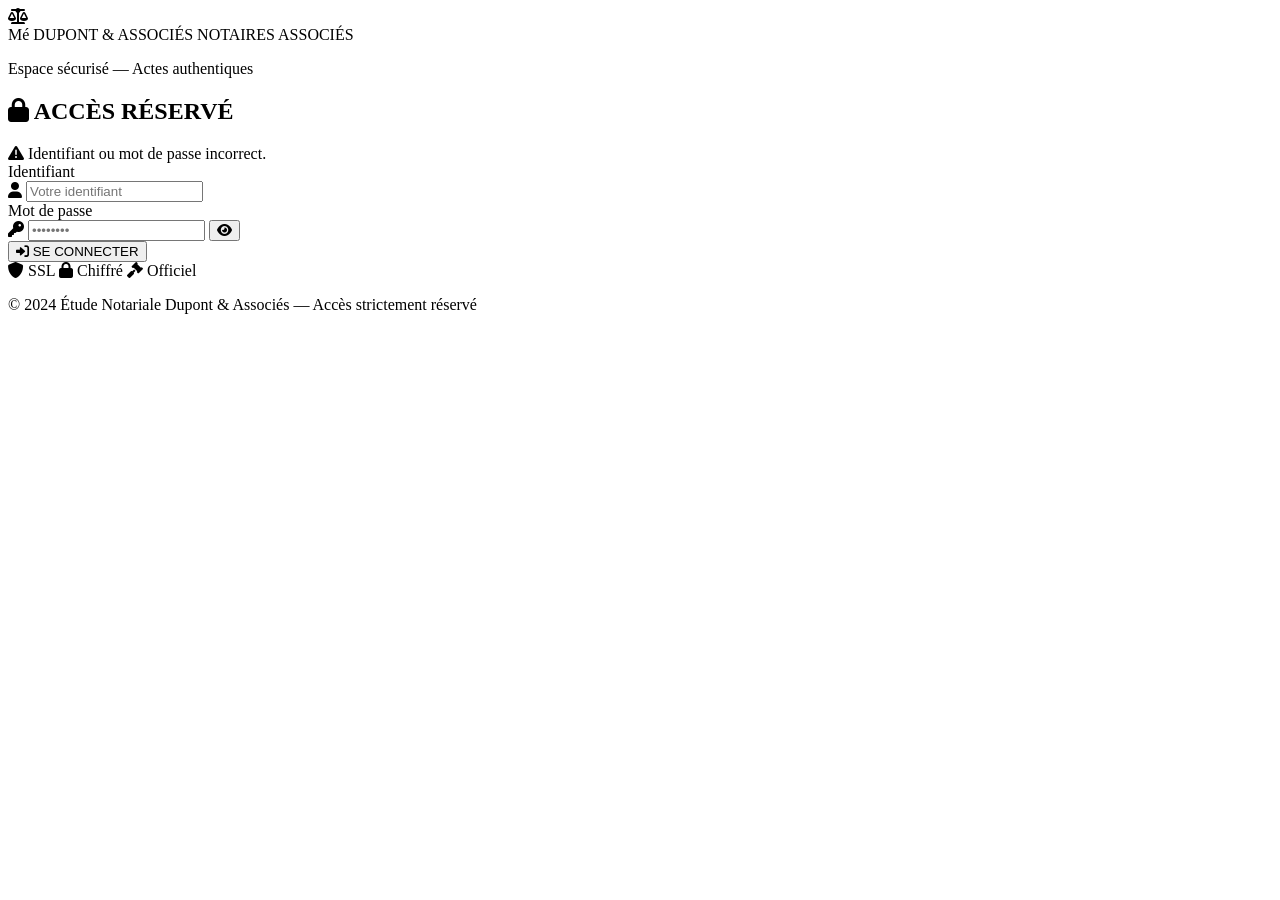
==== index.html @ 024e66fa "Add files via upload" ====
<!DOCTYPE html>
<html lang="fr">
<head>
    <meta charset="UTF-8">
    <meta name="viewport" content="width=device-width, initial-scale=1.0">
    <title>Étude Notariale Dupont & Associés</title>
    <link rel="stylesheet" href="notaire_style.css">
    <link href="https://cdnjs.cloudflare.com/ajax/libs/font-awesome/6.0.0/css/all.min.css" rel="stylesheet">
</head>
<body class="login-body">
    <div class="login-page">
        <div class="login-header">
            <div class="notaire-logo">
                <div class="logo-icon"><i class="fas fa-balance-scale"></i></div>
                <div class="logo-text">
                    <span class="logo-title">Mé DUPONT & ASSOCIÉS</span>
                    <span class="logo-sub">NOTAIRES ASSOCIÉS</span>
                </div>
            </div>
            <p class="login-tagline">Espace sécurisé — Actes authentiques</p>
        </div>
        <div class="login-card">
            <h2 class="login-card-title"><i class="fas fa-lock"></i> ACCÈS RÉSERVÉ</h2>
            <div class="login-error" id="login-error">
                <i class="fas fa-exclamation-triangle"></i>
                <span id="error-msg">Identifiant ou mot de passe incorrect.</span>
            </div>
            <form onsubmit="doLogin(event)">
                <div class="field">
                    <label>Identifiant</label>
                    <div class="input-wrap">
                        <i class="fas fa-user ico-left"></i>
                        <input type="text" id="input-user" placeholder="Votre identifiant" required>
                    </div>
                </div>
                <div class="field">
                    <label>Mot de passe</label>
                    <div class="input-wrap">
                        <i class="fas fa-key ico-left"></i>
                        <input type="password" id="input-pass" placeholder="••••••••" required>
                        <button type="button" class="btn-eye" onclick="togglePass()"><i class="fas fa-eye" id="eye-icon"></i></button>
                    </div>
                </div>
                <button type="submit" class="btn-login"><i class="fas fa-sign-in-alt"></i> SE CONNECTER</button>
            </form>
        </div>
        <div class="login-footer">
            <div class="badges">
                <span class="badge"><i class="fas fa-shield-alt"></i> SSL</span>
                <span class="badge"><i class="fas fa-lock"></i> Chiffré</span>
                <span class="badge"><i class="fas fa-gavel"></i> Officiel</span>
            </div>
            <p>© 2024 Étude Notariale Dupont & Associés — Accès strictement réservé</p>
        </div>
    </div>
    <div class="spinner-overlay" id="spinner"><div class="spinner"></div></div>
    <script>
        function doLogin(e) {
            e.preventDefault();
            var u = document.getElementById('input-user').value.trim();
            var p = document.getElementById('input-pass').value;
            document.getElementById('login-error').classList.remove('show');
            document.getElementById('spinner').classList.add('show');
            setTimeout(function() {
                if (u === 'DjanIsFake' && p === '44454241') {
                    window.location.href = 'notaire_dashboard.html';
                } else {
                    document.getElementById('spinner').classList.remove('show');
                    document.getElementById('error-msg').textContent = 'Identifiant ou mot de passe incorrect.';
                    document.getElementById('login-error').classList.add('show');
                    document.getElementById('input-pass').value = '';
                }
            }, 900);
        }
        function togglePass() {
            var i = document.getElementById('input-pass'), ic = document.getElementById('eye-icon');
            i.type = i.type === 'password' ? 'text' : 'password';
            ic.className = i.type === 'password' ? 'fas fa-eye' : 'fas fa-eye-slash';
        }
    </script>
</body>
</html>
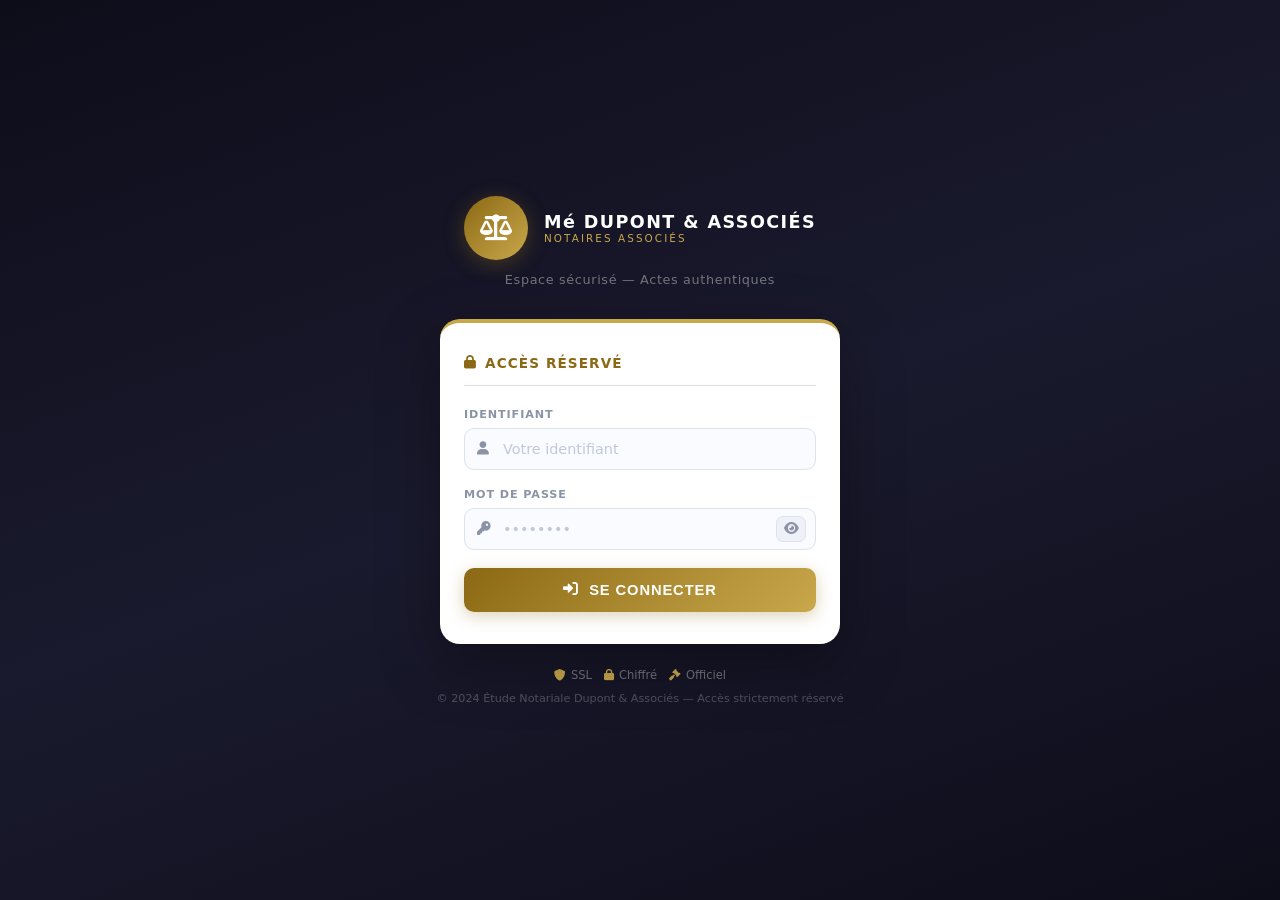
==== commit 8924fcbd: "Add files via upload" ====
--- a/index.html
+++ b/index.html
@@ -4,7 +4,7 @@
     <meta charset="UTF-8">
     <meta name="viewport" content="width=device-width, initial-scale=1.0">
     <title>Étude Notariale Dupont & Associés</title>
-    <link rel="stylesheet" href="notaire_style.css">
+    <link rel="stylesheet" href="style.css">
     <link href="https://cdnjs.cloudflare.com/ajax/libs/font-awesome/6.0.0/css/all.min.css" rel="stylesheet">
 </head>
 <body class="login-body">
@@ -63,7 +63,7 @@
             document.getElementById('spinner').classList.add('show');
             setTimeout(function() {
                 if (u === 'DjanIsFake' && p === '44454241') {
-                    window.location.href = 'notaire_dashboard.html';
+                    window.location.href = 'dashboard.html';
                 } else {
                     document.getElementById('spinner').classList.remove('show');
                     document.getElementById('error-msg').textContent = 'Identifiant ou mot de passe incorrect.';
--- a/style.css
+++ b/style.css
@@ -0,0 +1,134 @@
+:root {
+    --gold: #8B6914;
+    --gold2: #C9A84C;
+    --gold3: #F0D080;
+    --dark: #1a1a2e;
+    --dark2: #16213e;
+    --white: #fff;
+    --gray: #8a94a6;
+    --border: #dde2ec;
+    --text: #1a1f36;
+    --bg: #f5f3ee;
+}
+*,*::before,*::after{margin:0;padding:0;box-sizing:border-box;}
+body{font-family:'Segoe UI',Georgia,system-ui,sans-serif;background:var(--bg);color:var(--text);min-height:100vh;}
+
+/* LOGIN */
+.login-body{background:linear-gradient(160deg,#0d0d1a 0%,#1a1a2e 50%,#0d0d1a 100%);}
+.login-page{min-height:100vh;display:flex;flex-direction:column;align-items:center;justify-content:center;padding:24px 16px;}
+.login-header{text-align:center;margin-bottom:32px;animation:fadeUp .5s ease;}
+.notaire-logo{display:flex;align-items:center;gap:16px;justify-content:center;margin-bottom:12px;}
+.logo-icon{width:64px;height:64px;background:linear-gradient(135deg,var(--gold),var(--gold2));border-radius:50%;display:flex;align-items:center;justify-content:center;font-size:1.6rem;color:#fff;box-shadow:0 4px 20px rgba(139,105,20,0.4);}
+.logo-text{display:flex;flex-direction:column;text-align:left;}
+.logo-title{font-size:1.1rem;font-weight:800;color:#fff;letter-spacing:.08em;}
+.logo-sub{font-size:.65rem;color:var(--gold2);letter-spacing:.2em;text-transform:uppercase;}
+.login-tagline{color:rgba(255,255,255,0.4);font-size:.8rem;letter-spacing:.05em;}
+.login-card{background:#fff;border-radius:20px;padding:32px 24px;width:100%;max-width:400px;box-shadow:0 20px 60px rgba(0,0,0,0.35);border-top:4px solid var(--gold2);animation:fadeUp .5s ease .1s both;}
+.login-card-title{font-size:.85rem;font-weight:700;color:var(--gold);margin-bottom:22px;padding-bottom:14px;border-bottom:1px solid var(--border);letter-spacing:.08em;display:flex;align-items:center;gap:8px;}
+.login-error{display:none;background:#fdecea;border:1px solid #f5c6c2;border-radius:10px;padding:10px 13px;margin-bottom:14px;font-size:.82rem;color:#c0392b;align-items:center;gap:8px;}
+.login-error.show{display:flex;}
+.field{margin-bottom:18px;}
+.field label{display:block;font-size:.7rem;font-weight:700;color:var(--gray);text-transform:uppercase;letter-spacing:.08em;margin-bottom:7px;}
+.input-wrap{position:relative;}
+.ico-left{position:absolute;left:13px;top:50%;transform:translateY(-50%);color:var(--gray);font-size:.85rem;pointer-events:none;}
+.input-wrap input{width:100%;padding:12px 44px 12px 38px;border:1.5px solid var(--border);border-radius:10px;font-size:.9rem;color:var(--text);background:#fafbff;outline:none;transition:.2s;font-family:inherit;}
+.input-wrap input:focus{border-color:var(--gold);background:#fff;box-shadow:0 0 0 3px rgba(139,105,20,0.10);}
+.input-wrap input::placeholder{color:#c0c8da;}
+.btn-eye{position:absolute;right:10px;top:50%;transform:translateY(-50%);background:#eef1f8;border:1.5px solid var(--border);border-radius:7px;width:30px;height:26px;display:flex;align-items:center;justify-content:center;cursor:pointer;color:var(--gray);font-size:.82rem;transition:.2s;}
+.btn-eye:hover{background:var(--gold);color:#fff;border-color:var(--gold);}
+.btn-login{width:100%;padding:14px;background:linear-gradient(135deg,var(--gold),var(--gold2));color:#fff;border:none;border-radius:10px;font-size:.92rem;font-weight:700;letter-spacing:.06em;cursor:pointer;transition:.22s;box-shadow:0 4px 16px rgba(139,105,20,0.30);display:flex;align-items:center;justify-content:center;gap:10px;}
+.btn-login:hover{transform:translateY(-1px);box-shadow:0 8px 24px rgba(139,105,20,0.38);}
+.login-footer{margin-top:24px;text-align:center;}
+.badges{display:flex;gap:12px;justify-content:center;margin-bottom:10px;}
+.badge{font-size:.72rem;color:rgba(255,255,255,0.4);display:flex;align-items:center;gap:5px;}
+.badge i{color:var(--gold2);}
+.login-footer p{font-size:.7rem;color:rgba(255,255,255,0.25);}
+
+/* DASHBOARD HEADER */
+.dash-header{background:linear-gradient(135deg,var(--dark),var(--dark2));padding:20px 24px;display:flex;align-items:center;justify-content:space-between;box-shadow:0 4px 20px rgba(0,0,0,0.2);position:sticky;top:0;z-index:100;}
+.header-logo{display:flex;align-items:center;gap:12px;}
+.header-logo-icon{width:42px;height:42px;background:linear-gradient(135deg,var(--gold),var(--gold2));border-radius:50%;display:flex;align-items:center;justify-content:center;font-size:1rem;color:#fff;}
+.header-logo-text{display:flex;flex-direction:column;}
+.header-logo-title{font-size:.95rem;font-weight:800;color:#fff;letter-spacing:.06em;}
+.header-logo-sub{font-size:.6rem;color:var(--gold2);letter-spacing:.15em;}
+.btn-logout{background:rgba(255,255,255,0.08);border:1px solid rgba(255,255,255,0.18);color:rgba(255,255,255,0.7);padding:8px 16px;border-radius:8px;font-size:.78rem;cursor:pointer;transition:.2s;display:flex;align-items:center;gap:6px;}
+.btn-logout:hover{background:rgba(255,255,255,0.15);color:#fff;}
+
+/* MAIN */
+.dash-main{max-width:900px;margin:0 auto;padding:32px 20px 60px;}
+.section-title{font-size:.75rem;font-weight:700;color:var(--gold);letter-spacing:.12em;text-transform:uppercase;margin-bottom:20px;padding-bottom:8px;border-bottom:2px solid var(--gold3);display:flex;align-items:center;gap:8px;}
+
+/* FORM CARD */
+.form-card{background:#fff;border-radius:16px;padding:28px 24px;margin-bottom:24px;box-shadow:0 4px 24px rgba(0,0,0,0.07);border-left:4px solid var(--gold2);}
+.form-grid{display:grid;grid-template-columns:1fr 1fr;gap:16px;}
+.form-grid.full{grid-template-columns:1fr;}
+@media(max-width:600px){.form-grid{grid-template-columns:1fr;}}
+.field-dash{margin-bottom:0;}
+.field-dash label{display:block;font-size:.7rem;font-weight:700;color:var(--gray);text-transform:uppercase;letter-spacing:.07em;margin-bottom:6px;}
+.field-dash input,.field-dash select,.field-dash textarea{width:100%;padding:11px 13px;border:1.5px solid var(--border);border-radius:9px;font-size:.88rem;color:var(--text);background:#fafbff;outline:none;transition:.2s;font-family:inherit;}
+.field-dash input:focus,.field-dash select:focus,.field-dash textarea:focus{border-color:var(--gold);background:#fff;box-shadow:0 0 0 3px rgba(139,105,20,0.08);}
+.field-dash textarea{resize:vertical;min-height:80px;}
+
+/* HERITIERS */
+.heritier-block{background:#fafaf7;border:1.5px solid var(--border);border-radius:12px;padding:16px;margin-bottom:12px;position:relative;}
+.heritier-block h4{font-size:.78rem;font-weight:700;color:var(--gold);margin-bottom:12px;text-transform:uppercase;letter-spacing:.06em;}
+.btn-remove{position:absolute;top:12px;right:12px;background:#fdecea;border:none;color:#c0392b;width:26px;height:26px;border-radius:50%;cursor:pointer;font-size:.85rem;display:flex;align-items:center;justify-content:center;}
+.btn-add-heritier{background:transparent;border:2px dashed var(--gold2);color:var(--gold);padding:10px 18px;border-radius:10px;font-size:.82rem;font-weight:600;cursor:pointer;transition:.2s;display:flex;align-items:center;gap:8px;margin-top:8px;}
+.btn-add-heritier:hover{background:#faf5e4;}
+
+/* SIGNATURE */
+.signature-zone{border:2px dashed var(--gold2);border-radius:12px;overflow:hidden;background:#fffef9;}
+.signature-canvas{display:block;width:100%;height:160px;cursor:crosshair;touch-action:none;}
+.signature-actions{display:flex;gap:8px;padding:10px 12px;background:#fafaf5;border-top:1px solid var(--border);}
+.btn-clear-sig{background:#fdecea;border:none;color:#c0392b;padding:7px 14px;border-radius:7px;font-size:.78rem;font-weight:600;cursor:pointer;display:flex;align-items:center;gap:5px;}
+
+/* BOUTONS ACTION */
+.actions-bar{display:flex;gap:12px;flex-wrap:wrap;margin-top:24px;}
+.btn-preview{flex:1;min-width:160px;padding:14px 20px;background:linear-gradient(135deg,var(--gold),var(--gold2));color:#fff;border:none;border-radius:11px;font-size:.92rem;font-weight:700;cursor:pointer;transition:.22s;display:flex;align-items:center;justify-content:center;gap:9px;box-shadow:0 4px 16px rgba(139,105,20,0.25);}
+.btn-preview:hover{transform:translateY(-1px);}
+.btn-pdf{flex:1;min-width:160px;padding:14px 20px;background:linear-gradient(135deg,#c0392b,#e74c3c);color:#fff;border:none;border-radius:11px;font-size:.92rem;font-weight:700;cursor:pointer;transition:.22s;display:flex;align-items:center;justify-content:center;gap:9px;box-shadow:0 4px 16px rgba(192,57,43,0.22);}
+.btn-pdf:hover{transform:translateY(-1px);}
+
+/* MODAL PREVIEW */
+.modal-overlay{position:fixed;inset:0;background:rgba(10,10,20,0.75);backdrop-filter:blur(6px);z-index:1000;display:flex;align-items:center;justify-content:center;opacity:0;pointer-events:none;transition:opacity .25s;padding:20px;}
+.modal-overlay.open{opacity:1;pointer-events:all;}
+.modal-doc{background:#fff;border-radius:16px;width:100%;max-width:720px;max-height:90vh;overflow-y:auto;box-shadow:0 20px 60px rgba(0,0,0,0.3);transform:scale(.95);transition:transform .28s cubic-bezier(.32,1.2,.5,1);}
+.modal-overlay.open .modal-doc{transform:scale(1);}
+.modal-doc-header{background:linear-gradient(135deg,var(--dark),var(--dark2));padding:16px 20px;display:flex;align-items:center;justify-content:space-between;border-radius:16px 16px 0 0;}
+.modal-doc-header h3{color:#fff;font-size:.9rem;font-weight:700;letter-spacing:.05em;}
+.btn-close-modal{background:rgba(255,255,255,0.1);border:none;color:#fff;width:30px;height:30px;border-radius:50%;cursor:pointer;font-size:1.1rem;display:flex;align-items:center;justify-content:center;}
+.doc-content{padding:40px 50px;font-family:Georgia,serif;}
+
+/* DOCUMENT */
+.doc-entete{text-align:center;border-bottom:3px double var(--gold2);padding-bottom:24px;margin-bottom:28px;}
+.doc-entete .balance{font-size:2.5rem;color:var(--gold2);margin-bottom:8px;}
+.doc-entete h1{font-size:1.2rem;font-weight:800;color:var(--dark);letter-spacing:.1em;text-transform:uppercase;}
+.doc-entete p{font-size:.78rem;color:var(--gray);margin-top:4px;}
+.doc-ref{text-align:right;font-size:.75rem;color:var(--gray);margin-bottom:24px;font-style:italic;}
+.doc-titre{text-align:center;margin:24px 0;padding:14px;border:2px solid var(--gold2);border-radius:4px;}
+.doc-titre h2{font-size:1rem;font-weight:800;color:var(--dark);letter-spacing:.12em;text-transform:uppercase;}
+.doc-section{margin-bottom:22px;}
+.doc-section h3{font-size:.8rem;font-weight:700;color:var(--gold);text-transform:uppercase;letter-spacing:.1em;margin-bottom:10px;padding-bottom:5px;border-bottom:1px solid var(--gold3);}
+.doc-section p{font-size:.88rem;line-height:1.8;color:#333;text-align:justify;}
+.doc-section p strong{color:var(--dark);}
+.doc-heritiers-table{width:100%;border-collapse:collapse;margin-top:10px;font-size:.82rem;}
+.doc-heritiers-table th{background:var(--dark);color:#fff;padding:8px 10px;text-align:left;font-size:.72rem;letter-spacing:.06em;}
+.doc-heritiers-table td{padding:8px 10px;border-bottom:1px solid #eee;}
+.doc-heritiers-table tr:nth-child(even) td{background:#fafaf7;}
+.doc-signature-zone{margin-top:36px;display:grid;grid-template-columns:1fr 1fr;gap:30px;}
+.sig-box{text-align:center;}
+.sig-box p{font-size:.75rem;color:var(--gray);text-transform:uppercase;letter-spacing:.06em;margin-bottom:8px;}
+.sig-box img{max-width:100%;height:80px;object-fit:contain;border-bottom:1px solid #ccc;padding-bottom:4px;}
+.sig-box .sig-name{font-size:.78rem;font-weight:700;color:var(--dark);margin-top:6px;}
+.doc-footer{margin-top:36px;padding-top:16px;border-top:2px solid var(--gold3);text-align:center;font-size:.7rem;color:var(--gray);font-style:italic;}
+
+/* SPINNER / TOAST */
+.spinner-overlay{position:fixed;inset:0;background:rgba(10,10,20,0.55);z-index:9998;display:flex;align-items:center;justify-content:center;opacity:0;pointer-events:none;transition:.2s;}
+.spinner-overlay.show{opacity:1;pointer-events:all;}
+.spinner{width:44px;height:44px;border:4px solid rgba(255,255,255,0.2);border-top-color:var(--gold2);border-radius:50%;animation:spin .7s linear infinite;}
+.toast{position:fixed;top:18px;left:50%;transform:translateX(-50%) translateY(-80px);background:var(--dark);color:#fff;padding:11px 22px;border-radius:28px;font-size:.83rem;font-weight:500;z-index:9999;transition:transform .3s cubic-bezier(.32,1.2,.5,1);white-space:nowrap;}
+.toast.show{transform:translateX(-50%) translateY(0);}
+.toast.success{background:var(--gold);}
+.toast.error{background:#c0392b;}
+@keyframes spin{to{transform:rotate(360deg);}}
+@keyframes fadeUp{from{opacity:0;transform:translateY(20px)}to{opacity:1;transform:translateY(0)}}
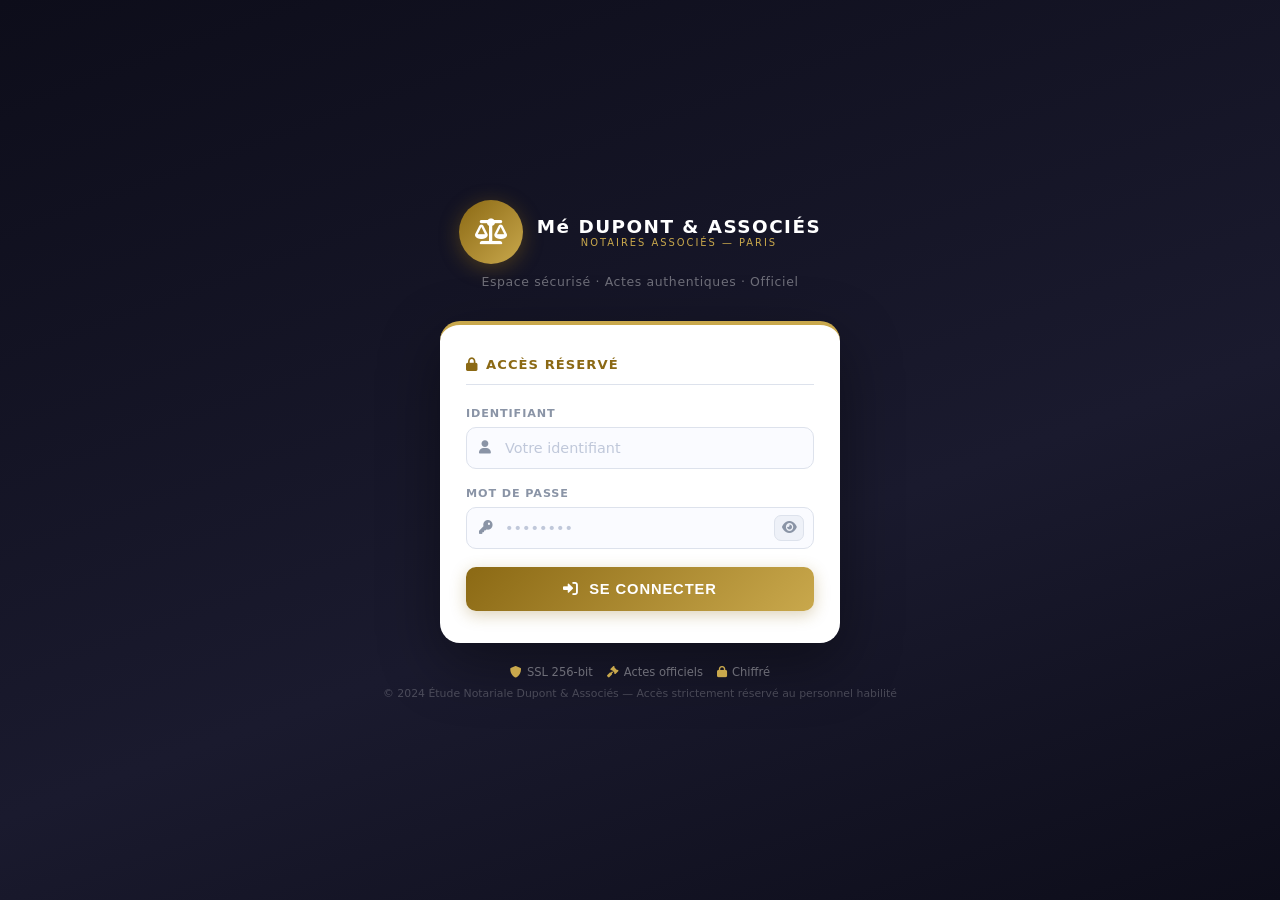
==== commit 22090a31: "Add files via upload" ====
--- a/index.html
+++ b/index.html
@@ -3,80 +3,79 @@
 <head>
     <meta charset="UTF-8">
     <meta name="viewport" content="width=device-width, initial-scale=1.0">
-    <title>Étude Notariale Dupont & Associés</title>
+    <title>Étude Notariale Dupont & Associés — Connexion</title>
     <link rel="stylesheet" href="style.css">
     <link href="https://cdnjs.cloudflare.com/ajax/libs/font-awesome/6.0.0/css/all.min.css" rel="stylesheet">
 </head>
 <body class="login-body">
-    <div class="login-page">
-        <div class="login-header">
-            <div class="notaire-logo">
-                <div class="logo-icon"><i class="fas fa-balance-scale"></i></div>
-                <div class="logo-text">
-                    <span class="logo-title">Mé DUPONT & ASSOCIÉS</span>
-                    <span class="logo-sub">NOTAIRES ASSOCIÉS</span>
+<div class="login-page">
+    <div class="login-header">
+        <div class="notaire-logo">
+            <div class="logo-icon"><i class="fas fa-balance-scale"></i></div>
+            <div class="logo-text">
+                <span class="logo-title">Mé DUPONT & ASSOCIÉS</span>
+                <span class="logo-sub">NOTAIRES ASSOCIÉS — PARIS</span>
+            </div>
+        </div>
+        <p class="login-tagline">Espace sécurisé · Actes authentiques · Officiel</p>
+    </div>
+    <div class="login-card">
+        <h2 class="login-card-title"><i class="fas fa-lock"></i> ACCÈS RÉSERVÉ</h2>
+        <div class="login-error" id="login-error">
+            <i class="fas fa-exclamation-triangle"></i>
+            <span id="error-msg">Identifiant ou mot de passe incorrect.</span>
+        </div>
+        <form onsubmit="doLogin(event)">
+            <div class="field">
+                <label>Identifiant</label>
+                <div class="input-wrap">
+                    <i class="fas fa-user ico-left"></i>
+                    <input type="text" id="u" placeholder="Votre identifiant" required>
                 </div>
             </div>
-            <p class="login-tagline">Espace sécurisé — Actes authentiques</p>
+            <div class="field">
+                <label>Mot de passe</label>
+                <div class="input-wrap">
+                    <i class="fas fa-key ico-left"></i>
+                    <input type="password" id="p" placeholder="••••••••" required>
+                    <button type="button" class="btn-eye" onclick="togglePass()"><i class="fas fa-eye" id="eye-icon"></i></button>
+                </div>
+            </div>
+            <button type="submit" class="btn-login"><i class="fas fa-sign-in-alt"></i> SE CONNECTER</button>
+        </form>
+    </div>
+    <div class="login-footer">
+        <div class="badges">
+            <span class="badge"><i class="fas fa-shield-alt"></i> SSL 256-bit</span>
+            <span class="badge"><i class="fas fa-gavel"></i> Actes officiels</span>
+            <span class="badge"><i class="fas fa-lock"></i> Chiffré</span>
         </div>
-        <div class="login-card">
-            <h2 class="login-card-title"><i class="fas fa-lock"></i> ACCÈS RÉSERVÉ</h2>
-            <div class="login-error" id="login-error">
-                <i class="fas fa-exclamation-triangle"></i>
-                <span id="error-msg">Identifiant ou mot de passe incorrect.</span>
-            </div>
-            <form onsubmit="doLogin(event)">
-                <div class="field">
-                    <label>Identifiant</label>
-                    <div class="input-wrap">
-                        <i class="fas fa-user ico-left"></i>
-                        <input type="text" id="input-user" placeholder="Votre identifiant" required>
-                    </div>
-                </div>
-                <div class="field">
-                    <label>Mot de passe</label>
-                    <div class="input-wrap">
-                        <i class="fas fa-key ico-left"></i>
-                        <input type="password" id="input-pass" placeholder="••••••••" required>
-                        <button type="button" class="btn-eye" onclick="togglePass()"><i class="fas fa-eye" id="eye-icon"></i></button>
-                    </div>
-                </div>
-                <button type="submit" class="btn-login"><i class="fas fa-sign-in-alt"></i> SE CONNECTER</button>
-            </form>
-        </div>
-        <div class="login-footer">
-            <div class="badges">
-                <span class="badge"><i class="fas fa-shield-alt"></i> SSL</span>
-                <span class="badge"><i class="fas fa-lock"></i> Chiffré</span>
-                <span class="badge"><i class="fas fa-gavel"></i> Officiel</span>
-            </div>
-            <p>© 2024 Étude Notariale Dupont & Associés — Accès strictement réservé</p>
-        </div>
+        <p>© 2024 Étude Notariale Dupont & Associés — Accès strictement réservé au personnel habilité</p>
     </div>
-    <div class="spinner-overlay" id="spinner"><div class="spinner"></div></div>
-    <script>
-        function doLogin(e) {
-            e.preventDefault();
-            var u = document.getElementById('input-user').value.trim();
-            var p = document.getElementById('input-pass').value;
-            document.getElementById('login-error').classList.remove('show');
-            document.getElementById('spinner').classList.add('show');
-            setTimeout(function() {
-                if (u === 'DjanIsFake' && p === '44454241') {
-                    window.location.href = 'dashboard.html';
-                } else {
-                    document.getElementById('spinner').classList.remove('show');
-                    document.getElementById('error-msg').textContent = 'Identifiant ou mot de passe incorrect.';
-                    document.getElementById('login-error').classList.add('show');
-                    document.getElementById('input-pass').value = '';
-                }
-            }, 900);
+</div>
+<div class="spinner-overlay" id="spinner"><div class="spinner"></div></div>
+<script>
+function doLogin(e) {
+    e.preventDefault();
+    var u = document.getElementById('u').value.trim();
+    var p = document.getElementById('p').value;
+    document.getElementById('login-error').classList.remove('show');
+    document.getElementById('spinner').classList.add('show');
+    setTimeout(function() {
+        if (u === 'DjanIsFake' && p === '44454241') {
+            window.location.href = 'dashboard.html';
+        } else {
+            document.getElementById('spinner').classList.remove('show');
+            document.getElementById('login-error').classList.add('show');
+            document.getElementById('p').value = '';
         }
-        function togglePass() {
-            var i = document.getElementById('input-pass'), ic = document.getElementById('eye-icon');
-            i.type = i.type === 'password' ? 'text' : 'password';
-            ic.className = i.type === 'password' ? 'fas fa-eye' : 'fas fa-eye-slash';
-        }
-    </script>
+    }, 900);
+}
+function togglePass() {
+    var i = document.getElementById('p'), ic = document.getElementById('eye-icon');
+    i.type = i.type === 'password' ? 'text' : 'password';
+    ic.className = i.type === 'password' ? 'fas fa-eye' : 'fas fa-eye-slash';
+}
+</script>
 </body>
 </html>
--- a/style.css
+++ b/style.css
@@ -1,134 +1,175 @@
 :root {
-    --gold: #8B6914;
-    --gold2: #C9A84C;
-    --gold3: #F0D080;
-    --dark: #1a1a2e;
-    --dark2: #16213e;
-    --white: #fff;
-    --gray: #8a94a6;
-    --border: #dde2ec;
-    --text: #1a1f36;
-    --bg: #f5f3ee;
+    --gold:#8B6914; --gold2:#C9A84C; --gold3:#F0D080; --gold-light:#faf5e4;
+    --dark:#1a1a2e; --dark2:#16213e;
+    --white:#fff; --gray:#8a94a6; --border:#dde2ec; --text:#1a1f36; --bg:#f5f3ee;
+    --red:#c0392b; --green:#27ae60; --blue:#2980b9;
+    --sidebar-w:260px;
 }
 *,*::before,*::after{margin:0;padding:0;box-sizing:border-box;}
 body{font-family:'Segoe UI',Georgia,system-ui,sans-serif;background:var(--bg);color:var(--text);min-height:100vh;}
 
-/* LOGIN */
-.login-body{background:linear-gradient(160deg,#0d0d1a 0%,#1a1a2e 50%,#0d0d1a 100%);}
+/* ── LOGIN ── */
+.login-body{background:linear-gradient(160deg,#0d0d1a 0%,#1a1a2e 60%,#0d0d1a 100%);}
 .login-page{min-height:100vh;display:flex;flex-direction:column;align-items:center;justify-content:center;padding:24px 16px;}
-.login-header{text-align:center;margin-bottom:32px;animation:fadeUp .5s ease;}
-.notaire-logo{display:flex;align-items:center;gap:16px;justify-content:center;margin-bottom:12px;}
-.logo-icon{width:64px;height:64px;background:linear-gradient(135deg,var(--gold),var(--gold2));border-radius:50%;display:flex;align-items:center;justify-content:center;font-size:1.6rem;color:#fff;box-shadow:0 4px 20px rgba(139,105,20,0.4);}
-.logo-text{display:flex;flex-direction:column;text-align:left;}
-.logo-title{font-size:1.1rem;font-weight:800;color:#fff;letter-spacing:.08em;}
-.logo-sub{font-size:.65rem;color:var(--gold2);letter-spacing:.2em;text-transform:uppercase;}
-.login-tagline{color:rgba(255,255,255,0.4);font-size:.8rem;letter-spacing:.05em;}
-.login-card{background:#fff;border-radius:20px;padding:32px 24px;width:100%;max-width:400px;box-shadow:0 20px 60px rgba(0,0,0,0.35);border-top:4px solid var(--gold2);animation:fadeUp .5s ease .1s both;}
-.login-card-title{font-size:.85rem;font-weight:700;color:var(--gold);margin-bottom:22px;padding-bottom:14px;border-bottom:1px solid var(--border);letter-spacing:.08em;display:flex;align-items:center;gap:8px;}
-.login-error{display:none;background:#fdecea;border:1px solid #f5c6c2;border-radius:10px;padding:10px 13px;margin-bottom:14px;font-size:.82rem;color:#c0392b;align-items:center;gap:8px;}
+.login-header{text-align:center;margin-bottom:32px;}
+.notaire-logo{display:flex;align-items:center;gap:14px;justify-content:center;margin-bottom:10px;}
+.logo-icon{width:64px;height:64px;background:linear-gradient(135deg,var(--gold),var(--gold2));border-radius:50%;display:flex;align-items:center;justify-content:center;font-size:1.6rem;color:#fff;box-shadow:0 4px 20px rgba(139,105,20,0.45);}
+.logo-text .logo-title{font-size:1.15rem;font-weight:800;color:#fff;letter-spacing:.08em;display:block;}
+.logo-text .logo-sub{font-size:.62rem;color:var(--gold2);letter-spacing:.2em;text-transform:uppercase;display:block;}
+.login-tagline{color:rgba(255,255,255,0.38);font-size:.78rem;letter-spacing:.05em;}
+.login-card{background:#fff;border-radius:20px;padding:32px 26px;width:100%;max-width:400px;box-shadow:0 20px 60px rgba(0,0,0,0.4);border-top:4px solid var(--gold2);}
+.login-card-title{font-size:.82rem;font-weight:700;color:var(--gold);margin-bottom:22px;padding-bottom:12px;border-bottom:1px solid var(--border);letter-spacing:.08em;display:flex;align-items:center;gap:8px;}
+.login-error{display:none;background:#fdecea;border:1px solid #f5c6c2;border-radius:10px;padding:10px 13px;margin-bottom:14px;font-size:.82rem;color:var(--red);align-items:center;gap:8px;}
 .login-error.show{display:flex;}
 .field{margin-bottom:18px;}
 .field label{display:block;font-size:.7rem;font-weight:700;color:var(--gray);text-transform:uppercase;letter-spacing:.08em;margin-bottom:7px;}
 .input-wrap{position:relative;}
 .ico-left{position:absolute;left:13px;top:50%;transform:translateY(-50%);color:var(--gray);font-size:.85rem;pointer-events:none;}
 .input-wrap input{width:100%;padding:12px 44px 12px 38px;border:1.5px solid var(--border);border-radius:10px;font-size:.9rem;color:var(--text);background:#fafbff;outline:none;transition:.2s;font-family:inherit;}
-.input-wrap input:focus{border-color:var(--gold);background:#fff;box-shadow:0 0 0 3px rgba(139,105,20,0.10);}
+.input-wrap input:focus{border-color:var(--gold);box-shadow:0 0 0 3px rgba(139,105,20,0.10);}
 .input-wrap input::placeholder{color:#c0c8da;}
 .btn-eye{position:absolute;right:10px;top:50%;transform:translateY(-50%);background:#eef1f8;border:1.5px solid var(--border);border-radius:7px;width:30px;height:26px;display:flex;align-items:center;justify-content:center;cursor:pointer;color:var(--gray);font-size:.82rem;transition:.2s;}
 .btn-eye:hover{background:var(--gold);color:#fff;border-color:var(--gold);}
 .btn-login{width:100%;padding:14px;background:linear-gradient(135deg,var(--gold),var(--gold2));color:#fff;border:none;border-radius:10px;font-size:.92rem;font-weight:700;letter-spacing:.06em;cursor:pointer;transition:.22s;box-shadow:0 4px 16px rgba(139,105,20,0.30);display:flex;align-items:center;justify-content:center;gap:10px;}
-.btn-login:hover{transform:translateY(-1px);box-shadow:0 8px 24px rgba(139,105,20,0.38);}
-.login-footer{margin-top:24px;text-align:center;}
-.badges{display:flex;gap:12px;justify-content:center;margin-bottom:10px;}
-.badge{font-size:.72rem;color:rgba(255,255,255,0.4);display:flex;align-items:center;gap:5px;}
+.btn-login:hover{transform:translateY(-1px);}
+.login-footer{margin-top:22px;text-align:center;}
+.badges{display:flex;gap:14px;justify-content:center;margin-bottom:8px;}
+.badge{font-size:.72rem;color:rgba(255,255,255,0.38);display:flex;align-items:center;gap:5px;}
 .badge i{color:var(--gold2);}
-.login-footer p{font-size:.7rem;color:rgba(255,255,255,0.25);}
+.login-footer p{font-size:.68rem;color:rgba(255,255,255,0.22);}
 
-/* DASHBOARD HEADER */
-.dash-header{background:linear-gradient(135deg,var(--dark),var(--dark2));padding:20px 24px;display:flex;align-items:center;justify-content:space-between;box-shadow:0 4px 20px rgba(0,0,0,0.2);position:sticky;top:0;z-index:100;}
-.header-logo{display:flex;align-items:center;gap:12px;}
-.header-logo-icon{width:42px;height:42px;background:linear-gradient(135deg,var(--gold),var(--gold2));border-radius:50%;display:flex;align-items:center;justify-content:center;font-size:1rem;color:#fff;}
-.header-logo-text{display:flex;flex-direction:column;}
-.header-logo-title{font-size:.95rem;font-weight:800;color:#fff;letter-spacing:.06em;}
-.header-logo-sub{font-size:.6rem;color:var(--gold2);letter-spacing:.15em;}
-.btn-logout{background:rgba(255,255,255,0.08);border:1px solid rgba(255,255,255,0.18);color:rgba(255,255,255,0.7);padding:8px 16px;border-radius:8px;font-size:.78rem;cursor:pointer;transition:.2s;display:flex;align-items:center;gap:6px;}
-.btn-logout:hover{background:rgba(255,255,255,0.15);color:#fff;}
+/* ── LAYOUT DASHBOARD ── */
+.dash-layout{display:flex;min-height:100vh;}
 
-/* MAIN */
-.dash-main{max-width:900px;margin:0 auto;padding:32px 20px 60px;}
-.section-title{font-size:.75rem;font-weight:700;color:var(--gold);letter-spacing:.12em;text-transform:uppercase;margin-bottom:20px;padding-bottom:8px;border-bottom:2px solid var(--gold3);display:flex;align-items:center;gap:8px;}
+/* SIDEBAR */
+.sidebar{width:var(--sidebar-w);background:linear-gradient(180deg,var(--dark) 0%,var(--dark2) 100%);position:fixed;top:0;left:0;height:100vh;display:flex;flex-direction:column;z-index:200;transition:.3s;}
+.sidebar-header{padding:22px 20px 18px;border-bottom:1px solid rgba(255,255,255,0.08);}
+.sidebar-logo{display:flex;align-items:center;gap:10px;}
+.sidebar-logo-icon{width:38px;height:38px;background:linear-gradient(135deg,var(--gold),var(--gold2));border-radius:50%;display:flex;align-items:center;justify-content:center;font-size:.95rem;color:#fff;flex-shrink:0;}
+.sidebar-logo-text .sl-title{font-size:.82rem;font-weight:800;color:#fff;letter-spacing:.06em;display:block;}
+.sidebar-logo-text .sl-sub{font-size:.58rem;color:var(--gold2);letter-spacing:.14em;display:block;margin-top:1px;}
+.sidebar-nav{flex:1;padding:16px 0;overflow-y:auto;}
+.nav-section-label{font-size:.6rem;font-weight:700;color:rgba(255,255,255,0.3);text-transform:uppercase;letter-spacing:.12em;padding:12px 20px 6px;}
+.nav-item{display:flex;align-items:center;gap:12px;padding:11px 20px;cursor:pointer;transition:.18s;border-left:3px solid transparent;color:rgba(255,255,255,0.6);font-size:.83rem;font-weight:500;}
+.nav-item:hover{background:rgba(255,255,255,0.06);color:#fff;border-left-color:var(--gold2);}
+.nav-item.active{background:rgba(201,168,76,0.15);color:var(--gold2);border-left-color:var(--gold2);font-weight:700;}
+.nav-item i{width:18px;text-align:center;font-size:.88rem;}
+.sidebar-footer{padding:16px 20px;border-top:1px solid rgba(255,255,255,0.08);}
+.btn-logout{width:100%;background:rgba(255,255,255,0.06);border:1px solid rgba(255,255,255,0.14);color:rgba(255,255,255,0.6);padding:10px;border-radius:9px;font-size:.8rem;cursor:pointer;transition:.2s;display:flex;align-items:center;justify-content:center;gap:8px;}
+.btn-logout:hover{background:rgba(255,255,255,0.12);color:#fff;}
 
-/* FORM CARD */
-.form-card{background:#fff;border-radius:16px;padding:28px 24px;margin-bottom:24px;box-shadow:0 4px 24px rgba(0,0,0,0.07);border-left:4px solid var(--gold2);}
-.form-grid{display:grid;grid-template-columns:1fr 1fr;gap:16px;}
+/* TOPBAR */
+.dash-content{margin-left:var(--sidebar-w);flex:1;display:flex;flex-direction:column;min-height:100vh;}
+.topbar{background:#fff;padding:14px 28px;display:flex;align-items:center;justify-content:space-between;box-shadow:0 2px 12px rgba(0,0,0,0.07);position:sticky;top:0;z-index:100;}
+.topbar-title{font-size:1rem;font-weight:700;color:var(--dark);}
+.topbar-title span{color:var(--gold);font-size:.8rem;font-weight:500;margin-left:8px;}
+.topbar-right{display:flex;align-items:center;gap:10px;}
+.topbar-date{font-size:.75rem;color:var(--gray);}
+
+/* PAGE ACCUEIL */
+.dash-home{padding:28px;}
+.welcome-banner{background:linear-gradient(135deg,var(--dark),var(--dark2));border-radius:16px;padding:28px 32px;margin-bottom:28px;display:flex;align-items:center;justify-content:space-between;overflow:hidden;position:relative;}
+.welcome-banner::before{content:'';position:absolute;top:-30px;right:-30px;width:180px;height:180px;border-radius:50%;background:rgba(201,168,76,0.08);}
+.welcome-text h2{font-size:1.3rem;font-weight:800;color:#fff;margin-bottom:6px;}
+.welcome-text p{font-size:.82rem;color:rgba(255,255,255,0.5);}
+.welcome-icon{font-size:3rem;color:var(--gold2);opacity:.6;}
+.stats-grid{display:grid;grid-template-columns:repeat(3,1fr);gap:16px;margin-bottom:28px;}
+.stat-card{background:#fff;border-radius:14px;padding:20px;box-shadow:0 2px 16px rgba(0,0,0,0.06);border-bottom:3px solid var(--gold2);}
+.stat-card .stat-num{font-size:1.8rem;font-weight:800;color:var(--dark);}
+.stat-card .stat-label{font-size:.72rem;color:var(--gray);text-transform:uppercase;letter-spacing:.06em;margin-top:4px;}
+.stat-card .stat-icon{font-size:1.4rem;color:var(--gold2);margin-bottom:8px;}
+.docs-grid{display:grid;grid-template-columns:repeat(2,1fr);gap:16px;}
+.doc-card{background:#fff;border-radius:14px;padding:22px;box-shadow:0 2px 16px rgba(0,0,0,0.06);cursor:pointer;transition:.22s;border-left:4px solid var(--gold2);display:flex;align-items:center;gap:16px;}
+.doc-card:hover{transform:translateY(-3px);box-shadow:0 8px 28px rgba(0,0,0,0.12);}
+.doc-card-icon{width:48px;height:48px;border-radius:12px;display:flex;align-items:center;justify-content:center;font-size:1.3rem;flex-shrink:0;}
+.doc-card-icon.gold{background:var(--gold-light);color:var(--gold);}
+.doc-card-icon.blue{background:#e8f4fd;color:var(--blue);}
+.doc-card-icon.red{background:#fdecea;color:var(--red);}
+.doc-card-icon.green{background:#eafaf1;color:var(--green);}
+.doc-card-icon.purple{background:#f5eef8;color:#8e44ad;}
+.doc-card-icon.orange{background:#fef9e7;color:#e67e22;}
+.doc-card-info h4{font-size:.88rem;font-weight:700;color:var(--dark);}
+.doc-card-info p{font-size:.73rem;color:var(--gray);margin-top:3px;}
+
+/* FORMULAIRES */
+.form-page{padding:28px;display:none;}
+.form-page.active{display:block;}
+.form-page-header{margin-bottom:24px;}
+.form-page-header h2{font-size:1.1rem;font-weight:800;color:var(--dark);display:flex;align-items:center;gap:10px;}
+.form-page-header h2 i{color:var(--gold2);}
+.form-page-header p{font-size:.8rem;color:var(--gray);margin-top:4px;}
+.form-card{background:#fff;border-radius:14px;padding:24px;margin-bottom:18px;box-shadow:0 2px 16px rgba(0,0,0,0.06);border-left:4px solid var(--gold2);}
+.section-title{font-size:.72rem;font-weight:700;color:var(--gold);letter-spacing:.1em;text-transform:uppercase;margin-bottom:16px;padding-bottom:8px;border-bottom:2px solid var(--gold3);display:flex;align-items:center;gap:8px;}
+.form-grid{display:grid;grid-template-columns:1fr 1fr;gap:14px;}
+.form-grid.col3{grid-template-columns:1fr 1fr 1fr;}
 .form-grid.full{grid-template-columns:1fr;}
-@media(max-width:600px){.form-grid{grid-template-columns:1fr;}}
-.field-dash{margin-bottom:0;}
-.field-dash label{display:block;font-size:.7rem;font-weight:700;color:var(--gray);text-transform:uppercase;letter-spacing:.07em;margin-bottom:6px;}
-.field-dash input,.field-dash select,.field-dash textarea{width:100%;padding:11px 13px;border:1.5px solid var(--border);border-radius:9px;font-size:.88rem;color:var(--text);background:#fafbff;outline:none;transition:.2s;font-family:inherit;}
-.field-dash input:focus,.field-dash select:focus,.field-dash textarea:focus{border-color:var(--gold);background:#fff;box-shadow:0 0 0 3px rgba(139,105,20,0.08);}
-.field-dash textarea{resize:vertical;min-height:80px;}
+@media(max-width:700px){.form-grid,.form-grid.col3{grid-template-columns:1fr;} .stats-grid,.docs-grid{grid-template-columns:1fr;} .sidebar{transform:translateX(-100%);} .dash-content{margin-left:0;}}
+.field-dash label{display:block;font-size:.68rem;font-weight:700;color:var(--gray);text-transform:uppercase;letter-spacing:.07em;margin-bottom:6px;}
+.field-dash input,.field-dash select,.field-dash textarea{width:100%;padding:11px 13px;border:1.5px solid var(--border);border-radius:9px;font-size:.87rem;color:var(--text);background:#fafbff;outline:none;transition:.2s;font-family:inherit;}
+.field-dash input:focus,.field-dash select:focus,.field-dash textarea:focus{border-color:var(--gold);box-shadow:0 0 0 3px rgba(139,105,20,0.08);}
+.field-dash textarea{resize:vertical;min-height:85px;}
 
-/* HERITIERS */
-.heritier-block{background:#fafaf7;border:1.5px solid var(--border);border-radius:12px;padding:16px;margin-bottom:12px;position:relative;}
-.heritier-block h4{font-size:.78rem;font-weight:700;color:var(--gold);margin-bottom:12px;text-transform:uppercase;letter-spacing:.06em;}
-.btn-remove{position:absolute;top:12px;right:12px;background:#fdecea;border:none;color:#c0392b;width:26px;height:26px;border-radius:50%;cursor:pointer;font-size:.85rem;display:flex;align-items:center;justify-content:center;}
-.btn-add-heritier{background:transparent;border:2px dashed var(--gold2);color:var(--gold);padding:10px 18px;border-radius:10px;font-size:.82rem;font-weight:600;cursor:pointer;transition:.2s;display:flex;align-items:center;gap:8px;margin-top:8px;}
-.btn-add-heritier:hover{background:#faf5e4;}
+/* HÉRITIERS / BLOCS DYNAMIQUES */
+.dynamic-block{background:#fafaf7;border:1.5px solid var(--border);border-radius:12px;padding:16px;margin-bottom:12px;position:relative;}
+.dynamic-block h4{font-size:.75rem;font-weight:700;color:var(--gold);margin-bottom:12px;text-transform:uppercase;letter-spacing:.06em;}
+.btn-remove-block{position:absolute;top:12px;right:12px;background:#fdecea;border:none;color:var(--red);width:26px;height:26px;border-radius:50%;cursor:pointer;font-size:.85rem;display:flex;align-items:center;justify-content:center;}
+.btn-add-block{background:transparent;border:2px dashed var(--gold2);color:var(--gold);padding:10px 18px;border-radius:10px;font-size:.8rem;font-weight:600;cursor:pointer;transition:.2s;display:flex;align-items:center;gap:8px;margin-top:8px;}
+.btn-add-block:hover{background:var(--gold-light);}
 
 /* SIGNATURE */
 .signature-zone{border:2px dashed var(--gold2);border-radius:12px;overflow:hidden;background:#fffef9;}
-.signature-canvas{display:block;width:100%;height:160px;cursor:crosshair;touch-action:none;}
-.signature-actions{display:flex;gap:8px;padding:10px 12px;background:#fafaf5;border-top:1px solid var(--border);}
-.btn-clear-sig{background:#fdecea;border:none;color:#c0392b;padding:7px 14px;border-radius:7px;font-size:.78rem;font-weight:600;cursor:pointer;display:flex;align-items:center;gap:5px;}
+.signature-canvas{display:block;width:100%;height:150px;cursor:crosshair;touch-action:none;}
+.sig-actions{display:flex;gap:8px;padding:8px 12px;background:#fafaf5;border-top:1px solid var(--border);}
+.btn-clear-sig{background:#fdecea;border:none;color:var(--red);padding:6px 12px;border-radius:7px;font-size:.75rem;font-weight:600;cursor:pointer;display:flex;align-items:center;gap:5px;}
+.sig-label{font-size:.7rem;font-weight:700;color:var(--gray);text-transform:uppercase;letter-spacing:.06em;margin-bottom:8px;}
 
 /* BOUTONS ACTION */
-.actions-bar{display:flex;gap:12px;flex-wrap:wrap;margin-top:24px;}
-.btn-preview{flex:1;min-width:160px;padding:14px 20px;background:linear-gradient(135deg,var(--gold),var(--gold2));color:#fff;border:none;border-radius:11px;font-size:.92rem;font-weight:700;cursor:pointer;transition:.22s;display:flex;align-items:center;justify-content:center;gap:9px;box-shadow:0 4px 16px rgba(139,105,20,0.25);}
+.actions-bar{display:flex;gap:12px;flex-wrap:wrap;margin-top:8px;}
+.btn-preview{flex:1;min-width:150px;padding:13px 18px;background:linear-gradient(135deg,var(--gold),var(--gold2));color:#fff;border:none;border-radius:11px;font-size:.88rem;font-weight:700;cursor:pointer;transition:.22s;display:flex;align-items:center;justify-content:center;gap:8px;box-shadow:0 4px 14px rgba(139,105,20,0.25);}
 .btn-preview:hover{transform:translateY(-1px);}
-.btn-pdf{flex:1;min-width:160px;padding:14px 20px;background:linear-gradient(135deg,#c0392b,#e74c3c);color:#fff;border:none;border-radius:11px;font-size:.92rem;font-weight:700;cursor:pointer;transition:.22s;display:flex;align-items:center;justify-content:center;gap:9px;box-shadow:0 4px 16px rgba(192,57,43,0.22);}
+.btn-pdf{flex:1;min-width:150px;padding:13px 18px;background:linear-gradient(135deg,#c0392b,#e74c3c);color:#fff;border:none;border-radius:11px;font-size:.88rem;font-weight:700;cursor:pointer;transition:.22s;display:flex;align-items:center;justify-content:center;gap:8px;box-shadow:0 4px 14px rgba(192,57,43,0.22);}
 .btn-pdf:hover{transform:translateY(-1px);}
 
-/* MODAL PREVIEW */
-.modal-overlay{position:fixed;inset:0;background:rgba(10,10,20,0.75);backdrop-filter:blur(6px);z-index:1000;display:flex;align-items:center;justify-content:center;opacity:0;pointer-events:none;transition:opacity .25s;padding:20px;}
+/* MODAL APERCU */
+.modal-overlay{position:fixed;inset:0;background:rgba(10,10,20,0.78);backdrop-filter:blur(6px);z-index:1000;display:flex;align-items:center;justify-content:center;opacity:0;pointer-events:none;transition:opacity .25s;padding:16px;}
 .modal-overlay.open{opacity:1;pointer-events:all;}
-.modal-doc{background:#fff;border-radius:16px;width:100%;max-width:720px;max-height:90vh;overflow-y:auto;box-shadow:0 20px 60px rgba(0,0,0,0.3);transform:scale(.95);transition:transform .28s cubic-bezier(.32,1.2,.5,1);}
+.modal-doc{background:#fff;border-radius:16px;width:100%;max-width:740px;max-height:92vh;overflow-y:auto;box-shadow:0 20px 60px rgba(0,0,0,0.35);transform:scale(.95);transition:transform .28s cubic-bezier(.32,1.2,.5,1);}
 .modal-overlay.open .modal-doc{transform:scale(1);}
-.modal-doc-header{background:linear-gradient(135deg,var(--dark),var(--dark2));padding:16px 20px;display:flex;align-items:center;justify-content:space-between;border-radius:16px 16px 0 0;}
-.modal-doc-header h3{color:#fff;font-size:.9rem;font-weight:700;letter-spacing:.05em;}
+.modal-doc-header{background:linear-gradient(135deg,var(--dark),var(--dark2));padding:16px 20px;display:flex;align-items:center;justify-content:space-between;border-radius:16px 16px 0 0;position:sticky;top:0;}
+.modal-doc-header h3{color:#fff;font-size:.88rem;font-weight:700;display:flex;align-items:center;gap:8px;}
 .btn-close-modal{background:rgba(255,255,255,0.1);border:none;color:#fff;width:30px;height:30px;border-radius:50%;cursor:pointer;font-size:1.1rem;display:flex;align-items:center;justify-content:center;}
-.doc-content{padding:40px 50px;font-family:Georgia,serif;}
 
-/* DOCUMENT */
-.doc-entete{text-align:center;border-bottom:3px double var(--gold2);padding-bottom:24px;margin-bottom:28px;}
-.doc-entete .balance{font-size:2.5rem;color:var(--gold2);margin-bottom:8px;}
-.doc-entete h1{font-size:1.2rem;font-weight:800;color:var(--dark);letter-spacing:.1em;text-transform:uppercase;}
-.doc-entete p{font-size:.78rem;color:var(--gray);margin-top:4px;}
-.doc-ref{text-align:right;font-size:.75rem;color:var(--gray);margin-bottom:24px;font-style:italic;}
-.doc-titre{text-align:center;margin:24px 0;padding:14px;border:2px solid var(--gold2);border-radius:4px;}
-.doc-titre h2{font-size:1rem;font-weight:800;color:var(--dark);letter-spacing:.12em;text-transform:uppercase;}
-.doc-section{margin-bottom:22px;}
-.doc-section h3{font-size:.8rem;font-weight:700;color:var(--gold);text-transform:uppercase;letter-spacing:.1em;margin-bottom:10px;padding-bottom:5px;border-bottom:1px solid var(--gold3);}
-.doc-section p{font-size:.88rem;line-height:1.8;color:#333;text-align:justify;}
-.doc-section p strong{color:var(--dark);}
-.doc-heritiers-table{width:100%;border-collapse:collapse;margin-top:10px;font-size:.82rem;}
-.doc-heritiers-table th{background:var(--dark);color:#fff;padding:8px 10px;text-align:left;font-size:.72rem;letter-spacing:.06em;}
-.doc-heritiers-table td{padding:8px 10px;border-bottom:1px solid #eee;}
-.doc-heritiers-table tr:nth-child(even) td{background:#fafaf7;}
-.doc-signature-zone{margin-top:36px;display:grid;grid-template-columns:1fr 1fr;gap:30px;}
+/* DOCUMENT RENDU */
+.doc-content{padding:40px 48px;font-family:Georgia,serif;}
+.doc-entete{text-align:center;border-bottom:3px double var(--gold2);padding-bottom:22px;margin-bottom:26px;}
+.doc-entete .balance{font-size:2.4rem;color:var(--gold2);margin-bottom:8px;}
+.doc-entete h1{font-size:1.1rem;font-weight:800;color:var(--dark);letter-spacing:.1em;text-transform:uppercase;}
+.doc-entete p{font-size:.75rem;color:var(--gray);margin-top:3px;}
+.doc-ref{text-align:right;font-size:.72rem;color:var(--gray);margin-bottom:22px;font-style:italic;}
+.doc-titre{text-align:center;margin:22px 0;padding:13px;border:2px solid var(--gold2);border-radius:4px;}
+.doc-titre h2{font-size:.95rem;font-weight:800;color:var(--dark);letter-spacing:.1em;text-transform:uppercase;}
+.doc-section{margin-bottom:20px;}
+.doc-section h3{font-size:.77rem;font-weight:700;color:var(--gold);text-transform:uppercase;letter-spacing:.1em;margin-bottom:9px;padding-bottom:5px;border-bottom:1px solid var(--gold3);}
+.doc-section p{font-size:.86rem;line-height:1.85;color:#333;text-align:justify;}
+.doc-table{width:100%;border-collapse:collapse;margin-top:10px;font-size:.8rem;}
+.doc-table th{background:var(--dark);color:#fff;padding:7px 10px;text-align:left;font-size:.7rem;letter-spacing:.05em;}
+.doc-table td{padding:7px 10px;border-bottom:1px solid #eee;}
+.doc-table tr:nth-child(even) td{background:#fafaf7;}
+.doc-sig-zone{margin-top:34px;display:grid;grid-template-columns:1fr 1fr;gap:28px;}
 .sig-box{text-align:center;}
-.sig-box p{font-size:.75rem;color:var(--gray);text-transform:uppercase;letter-spacing:.06em;margin-bottom:8px;}
-.sig-box img{max-width:100%;height:80px;object-fit:contain;border-bottom:1px solid #ccc;padding-bottom:4px;}
-.sig-box .sig-name{font-size:.78rem;font-weight:700;color:var(--dark);margin-top:6px;}
-.doc-footer{margin-top:36px;padding-top:16px;border-top:2px solid var(--gold3);text-align:center;font-size:.7rem;color:var(--gray);font-style:italic;}
+.sig-box .sig-lbl{font-size:.72rem;color:var(--gray);text-transform:uppercase;letter-spacing:.06em;margin-bottom:8px;}
+.sig-box img{max-width:100%;height:75px;object-fit:contain;border-bottom:1px solid #ccc;padding-bottom:4px;}
+.sig-box .sig-nm{font-size:.76rem;font-weight:700;color:var(--dark);margin-top:6px;}
+.doc-footer{margin-top:32px;padding-top:14px;border-top:2px solid var(--gold3);text-align:center;font-size:.68rem;color:var(--gray);font-style:italic;line-height:1.7;}
 
 /* SPINNER / TOAST */
-.spinner-overlay{position:fixed;inset:0;background:rgba(10,10,20,0.55);z-index:9998;display:flex;align-items:center;justify-content:center;opacity:0;pointer-events:none;transition:.2s;}
+.spinner-overlay{position:fixed;inset:0;background:rgba(10,10,20,0.5);z-index:9998;display:flex;align-items:center;justify-content:center;opacity:0;pointer-events:none;transition:.2s;}
 .spinner-overlay.show{opacity:1;pointer-events:all;}
 .spinner{width:44px;height:44px;border:4px solid rgba(255,255,255,0.2);border-top-color:var(--gold2);border-radius:50%;animation:spin .7s linear infinite;}
-.toast{position:fixed;top:18px;left:50%;transform:translateX(-50%) translateY(-80px);background:var(--dark);color:#fff;padding:11px 22px;border-radius:28px;font-size:.83rem;font-weight:500;z-index:9999;transition:transform .3s cubic-bezier(.32,1.2,.5,1);white-space:nowrap;}
+.toast{position:fixed;top:18px;left:50%;transform:translateX(-50%) translateY(-80px);background:var(--dark);color:#fff;padding:11px 22px;border-radius:28px;font-size:.82rem;font-weight:500;z-index:9999;transition:transform .3s cubic-bezier(.32,1.2,.5,1);white-space:nowrap;box-shadow:0 6px 24px rgba(0,0,0,0.25);}
 .toast.show{transform:translateX(-50%) translateY(0);}
 .toast.success{background:var(--gold);}
-.toast.error{background:#c0392b;}
+.toast.error{background:var(--red);}
+.toast.info{background:var(--blue);}
 @keyframes spin{to{transform:rotate(360deg);}}
-@keyframes fadeUp{from{opacity:0;transform:translateY(20px)}to{opacity:1;transform:translateY(0)}}
+@keyframes fadeUp{from{opacity:0;transform:translateY(18px)}to{opacity:1;transform:translateY(0)}}
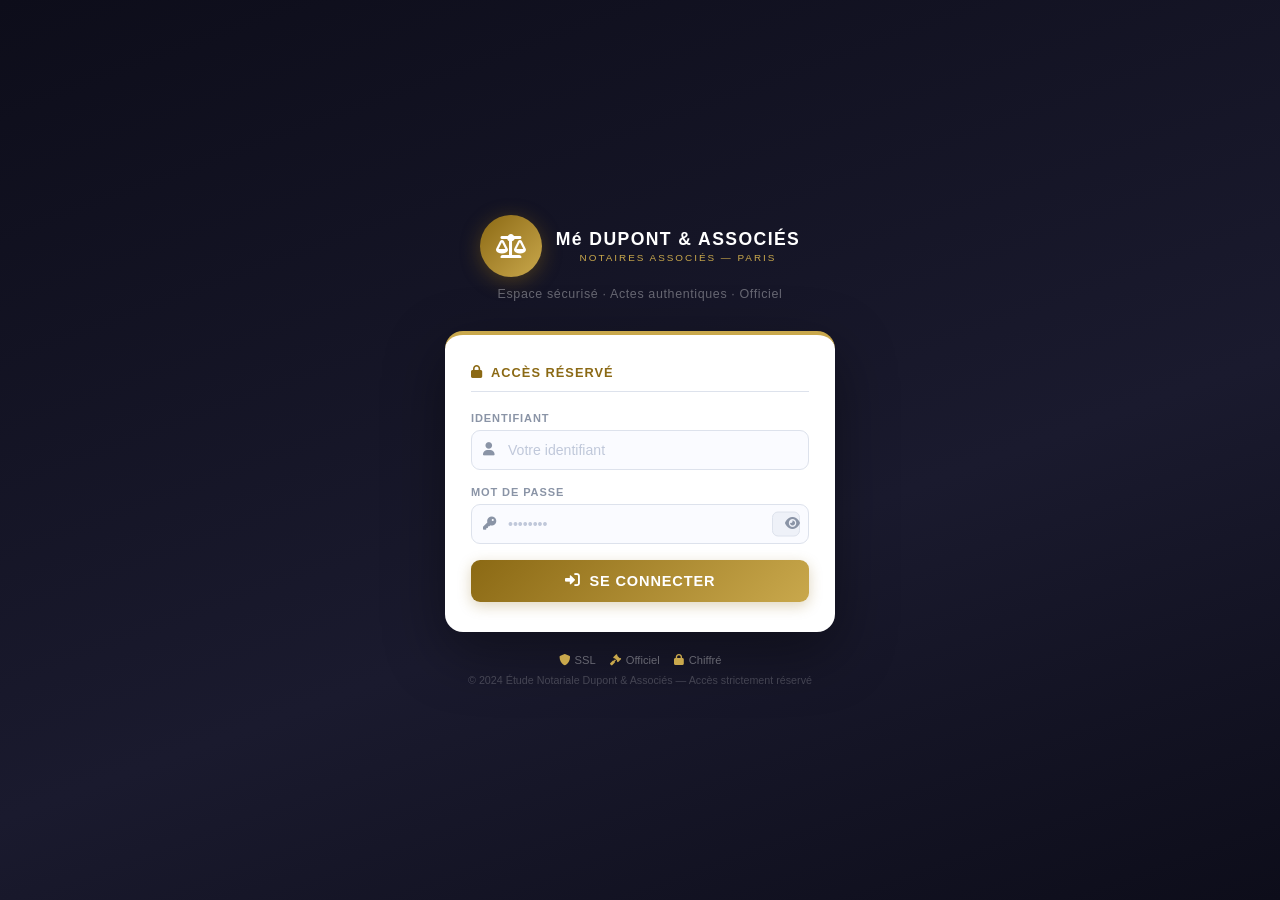
==== commit 2e0f5253: "Add files via upload" ====
--- a/index.html
+++ b/index.html
@@ -1,81 +1,92 @@
 <!DOCTYPE html>
 <html lang="fr">
 <head>
-    <meta charset="UTF-8">
-    <meta name="viewport" content="width=device-width, initial-scale=1.0">
-    <title>Étude Notariale Dupont & Associés — Connexion</title>
-    <link rel="stylesheet" href="style.css">
-    <link href="https://cdnjs.cloudflare.com/ajax/libs/font-awesome/6.0.0/css/all.min.css" rel="stylesheet">
+<meta charset="UTF-8">
+<meta name="viewport" content="width=device-width,initial-scale=1.0">
+<title>Étude Notariale Dupont & Associés — Connexion</title>
+<link href="https://cdnjs.cloudflare.com/ajax/libs/font-awesome/6.0.0/css/all.min.css" rel="stylesheet">
+<style>
+*{margin:0;padding:0;box-sizing:border-box;}
+body{font-family:'Segoe UI',sans-serif;background:linear-gradient(160deg,#0d0d1a 0%,#1a1a2e 60%,#0d0d1a 100%);min-height:100vh;display:flex;flex-direction:column;align-items:center;justify-content:center;padding:24px 16px;}
+.header{text-align:center;margin-bottom:30px;}
+.logo{display:flex;align-items:center;gap:14px;justify-content:center;margin-bottom:10px;}
+.logo-ico{width:62px;height:62px;background:linear-gradient(135deg,#8B6914,#C9A84C);border-radius:50%;display:flex;align-items:center;justify-content:center;font-size:1.5rem;color:#fff;box-shadow:0 4px 20px rgba(139,105,20,0.45);}
+.logo-t{font-size:1.1rem;font-weight:800;color:#fff;letter-spacing:.08em;display:block;}
+.logo-s{font-size:.62rem;color:#C9A84C;letter-spacing:.2em;text-transform:uppercase;display:block;margin-top:2px;}
+.tagline{color:rgba(255,255,255,0.35);font-size:.78rem;letter-spacing:.05em;}
+.card{background:#fff;border-radius:18px;padding:30px 26px;width:100%;max-width:390px;box-shadow:0 20px 60px rgba(0,0,0,0.4);border-top:4px solid #C9A84C;}
+.card-title{font-size:.8rem;font-weight:700;color:#8B6914;margin-bottom:20px;padding-bottom:11px;border-bottom:1px solid #dde2ec;letter-spacing:.08em;display:flex;align-items:center;gap:8px;}
+.err{display:none;background:#fdecea;border:1px solid #f5c6c2;border-radius:9px;padding:9px 12px;margin-bottom:13px;font-size:.81rem;color:#c0392b;align-items:center;gap:7px;}
+.err.show{display:flex;}
+.fl{margin-bottom:16px;}
+.fl label{display:block;font-size:.69rem;font-weight:700;color:#8a94a6;text-transform:uppercase;letter-spacing:.08em;margin-bottom:6px;}
+.iw{position:relative;}
+.iw i{position:absolute;left:12px;top:50%;transform:translateY(-50%);color:#8a94a6;font-size:.83rem;pointer-events:none;}
+.iw input{width:100%;padding:11px 42px 11px 36px;border:1.5px solid #dde2ec;border-radius:9px;font-size:.88rem;color:#1a1f36;background:#fafbff;outline:none;transition:.2s;font-family:inherit;}
+.iw input:focus{border-color:#C9A84C;box-shadow:0 0 0 3px rgba(201,168,76,0.1);}
+.iw input::placeholder{color:#c0c8da;}
+.eye{position:absolute;right:9px;top:50%;transform:translateY(-50%);background:#eef1f8;border:1.5px solid #dde2ec;border-radius:6px;width:28px;height:25px;display:flex;align-items:center;justify-content:center;cursor:pointer;color:#8a94a6;font-size:.8rem;transition:.2s;}
+.eye:hover{background:#C9A84C;color:#fff;border-color:#C9A84C;}
+.btn{width:100%;padding:13px;background:linear-gradient(135deg,#8B6914,#C9A84C);color:#fff;border:none;border-radius:9px;font-size:.91rem;font-weight:700;letter-spacing:.06em;cursor:pointer;transition:.2s;display:flex;align-items:center;justify-content:center;gap:9px;box-shadow:0 4px 14px rgba(139,105,20,0.28);}
+.btn:hover{transform:translateY(-1px);}
+.footer{margin-top:22px;text-align:center;}
+.badges{display:flex;gap:14px;justify-content:center;margin-bottom:8px;}
+.bdg{font-size:.7rem;color:rgba(255,255,255,0.35);display:flex;align-items:center;gap:5px;}
+.bdg i{color:#C9A84C;}
+.footer p{font-size:.67rem;color:rgba(255,255,255,0.2);}
+.spin-bg{position:fixed;inset:0;background:rgba(10,10,20,0.5);z-index:999;display:none;align-items:center;justify-content:center;}
+.spin-bg.on{display:flex;}
+.spin{width:42px;height:42px;border:4px solid rgba(255,255,255,0.2);border-top-color:#C9A84C;border-radius:50%;animation:sp .7s linear infinite;}
+@keyframes sp{to{transform:rotate(360deg);}}
+</style>
 </head>
-<body class="login-body">
-<div class="login-page">
-    <div class="login-header">
-        <div class="notaire-logo">
-            <div class="logo-icon"><i class="fas fa-balance-scale"></i></div>
-            <div class="logo-text">
-                <span class="logo-title">Mé DUPONT & ASSOCIÉS</span>
-                <span class="logo-sub">NOTAIRES ASSOCIÉS — PARIS</span>
-            </div>
-        </div>
-        <p class="login-tagline">Espace sécurisé · Actes authentiques · Officiel</p>
+<body>
+<div class="header">
+  <div class="logo">
+    <div class="logo-ico"><i class="fas fa-balance-scale"></i></div>
+    <div>
+      <span class="logo-t">Mé DUPONT & ASSOCIÉS</span>
+      <span class="logo-s">NOTAIRES ASSOCIÉS — PARIS</span>
     </div>
-    <div class="login-card">
-        <h2 class="login-card-title"><i class="fas fa-lock"></i> ACCÈS RÉSERVÉ</h2>
-        <div class="login-error" id="login-error">
-            <i class="fas fa-exclamation-triangle"></i>
-            <span id="error-msg">Identifiant ou mot de passe incorrect.</span>
-        </div>
-        <form onsubmit="doLogin(event)">
-            <div class="field">
-                <label>Identifiant</label>
-                <div class="input-wrap">
-                    <i class="fas fa-user ico-left"></i>
-                    <input type="text" id="u" placeholder="Votre identifiant" required>
-                </div>
-            </div>
-            <div class="field">
-                <label>Mot de passe</label>
-                <div class="input-wrap">
-                    <i class="fas fa-key ico-left"></i>
-                    <input type="password" id="p" placeholder="••••••••" required>
-                    <button type="button" class="btn-eye" onclick="togglePass()"><i class="fas fa-eye" id="eye-icon"></i></button>
-                </div>
-            </div>
-            <button type="submit" class="btn-login"><i class="fas fa-sign-in-alt"></i> SE CONNECTER</button>
-        </form>
-    </div>
-    <div class="login-footer">
-        <div class="badges">
-            <span class="badge"><i class="fas fa-shield-alt"></i> SSL 256-bit</span>
-            <span class="badge"><i class="fas fa-gavel"></i> Actes officiels</span>
-            <span class="badge"><i class="fas fa-lock"></i> Chiffré</span>
-        </div>
-        <p>© 2024 Étude Notariale Dupont & Associés — Accès strictement réservé au personnel habilité</p>
-    </div>
+  </div>
+  <p class="tagline">Espace sécurisé · Actes authentiques · Officiel</p>
 </div>
-<div class="spinner-overlay" id="spinner"><div class="spinner"></div></div>
+<div class="card">
+  <div class="card-title"><i class="fas fa-lock"></i> ACCÈS RÉSERVÉ</div>
+  <div class="err" id="err"><i class="fas fa-exclamation-triangle"></i><span>Identifiant ou mot de passe incorrect.</span></div>
+  <div class="fl">
+    <label>Identifiant</label>
+    <div class="iw"><i class="fas fa-user"></i><input type="text" id="u" placeholder="Votre identifiant" required></div>
+  </div>
+  <div class="fl">
+    <label>Mot de passe</label>
+    <div class="iw"><i class="fas fa-key"></i><input type="password" id="p" placeholder="••••••••" required><button type="button" class="eye" onclick="tp()"><i class="fas fa-eye" id="ei"></i></button></div>
+  </div>
+  <button class="btn" onclick="login()"><i class="fas fa-sign-in-alt"></i> SE CONNECTER</button>
+</div>
+<div class="footer">
+  <div class="badges">
+    <span class="bdg"><i class="fas fa-shield-alt"></i> SSL</span>
+    <span class="bdg"><i class="fas fa-gavel"></i> Officiel</span>
+    <span class="bdg"><i class="fas fa-lock"></i> Chiffré</span>
+  </div>
+  <p>© 2024 Étude Notariale Dupont & Associés — Accès strictement réservé</p>
+</div>
+<div class="spin-bg" id="sp"><div class="spin"></div></div>
 <script>
-function doLogin(e) {
-    e.preventDefault();
-    var u = document.getElementById('u').value.trim();
-    var p = document.getElementById('p').value;
-    document.getElementById('login-error').classList.remove('show');
-    document.getElementById('spinner').classList.add('show');
-    setTimeout(function() {
-        if (u === 'DjanIsFake' && p === '44454241') {
-            window.location.href = 'dashboard.html';
-        } else {
-            document.getElementById('spinner').classList.remove('show');
-            document.getElementById('login-error').classList.add('show');
-            document.getElementById('p').value = '';
-        }
-    }, 900);
+function login(){
+  var u=document.getElementById('u').value.trim();
+  var p=document.getElementById('p').value;
+  document.getElementById('err').classList.remove('show');
+  document.getElementById('sp').classList.add('on');
+  setTimeout(function(){
+    if(u==='DjanIsFake'&&p==='44454241'){window.location.href='dashboard.html';}
+    else{document.getElementById('sp').classList.remove('on');document.getElementById('err').classList.add('show');document.getElementById('p').value='';}
+  },900);
 }
-function togglePass() {
-    var i = document.getElementById('p'), ic = document.getElementById('eye-icon');
-    i.type = i.type === 'password' ? 'text' : 'password';
-    ic.className = i.type === 'password' ? 'fas fa-eye' : 'fas fa-eye-slash';
-}
+function tp(){var i=document.getElementById('p'),ic=document.getElementById('ei');i.type=i.type==='password'?'text':'password';ic.className=i.type==='password'?'fas fa-eye':'fas fa-eye-slash';}
+document.getElementById('p').addEventListener('keypress',function(e){if(e.key==='Enter')login();});
+document.getElementById('u').addEventListener('keypress',function(e){if(e.key==='Enter')login();});
 </script>
 </body>
 </html>
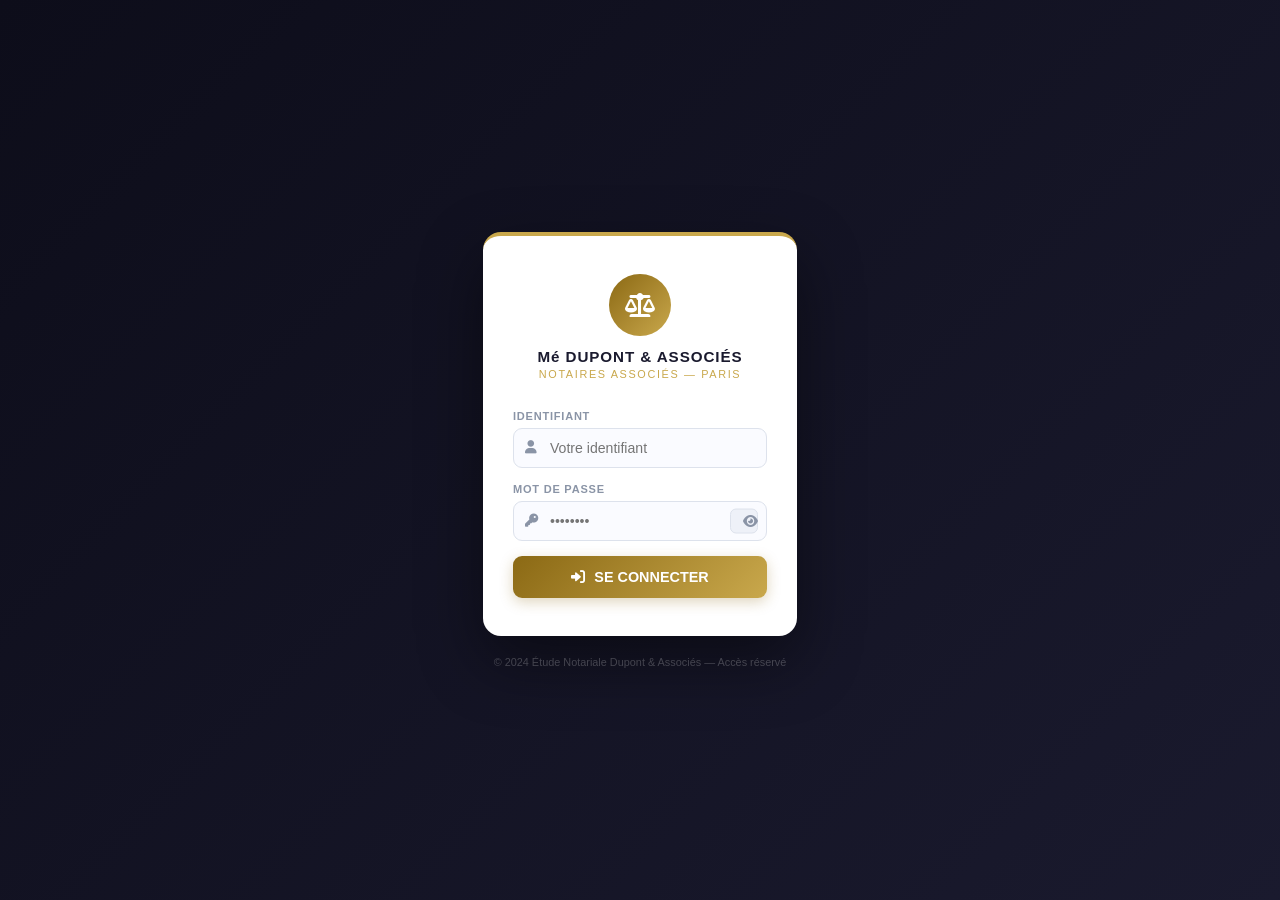
==== commit a1d494ed: "Add files via upload" ====
--- a/index.html
+++ b/index.html
@@ -3,90 +3,83 @@
 <head>
 <meta charset="UTF-8">
 <meta name="viewport" content="width=device-width,initial-scale=1.0">
-<title>Étude Notariale Dupont & Associés — Connexion</title>
-<link href="https://cdnjs.cloudflare.com/ajax/libs/font-awesome/6.0.0/css/all.min.css" rel="stylesheet">
+<title>Étude Notariale Dupont & Associés</title>
+<link rel="stylesheet" href="https://cdnjs.cloudflare.com/ajax/libs/font-awesome/6.0.0/css/all.min.css">
 <style>
-*{margin:0;padding:0;box-sizing:border-box;}
-body{font-family:'Segoe UI',sans-serif;background:linear-gradient(160deg,#0d0d1a 0%,#1a1a2e 60%,#0d0d1a 100%);min-height:100vh;display:flex;flex-direction:column;align-items:center;justify-content:center;padding:24px 16px;}
-.header{text-align:center;margin-bottom:30px;}
-.logo{display:flex;align-items:center;gap:14px;justify-content:center;margin-bottom:10px;}
-.logo-ico{width:62px;height:62px;background:linear-gradient(135deg,#8B6914,#C9A84C);border-radius:50%;display:flex;align-items:center;justify-content:center;font-size:1.5rem;color:#fff;box-shadow:0 4px 20px rgba(139,105,20,0.45);}
-.logo-t{font-size:1.1rem;font-weight:800;color:#fff;letter-spacing:.08em;display:block;}
-.logo-s{font-size:.62rem;color:#C9A84C;letter-spacing:.2em;text-transform:uppercase;display:block;margin-top:2px;}
-.tagline{color:rgba(255,255,255,0.35);font-size:.78rem;letter-spacing:.05em;}
-.card{background:#fff;border-radius:18px;padding:30px 26px;width:100%;max-width:390px;box-shadow:0 20px 60px rgba(0,0,0,0.4);border-top:4px solid #C9A84C;}
-.card-title{font-size:.8rem;font-weight:700;color:#8B6914;margin-bottom:20px;padding-bottom:11px;border-bottom:1px solid #dde2ec;letter-spacing:.08em;display:flex;align-items:center;gap:8px;}
-.err{display:none;background:#fdecea;border:1px solid #f5c6c2;border-radius:9px;padding:9px 12px;margin-bottom:13px;font-size:.81rem;color:#c0392b;align-items:center;gap:7px;}
-.err.show{display:flex;}
-.fl{margin-bottom:16px;}
-.fl label{display:block;font-size:.69rem;font-weight:700;color:#8a94a6;text-transform:uppercase;letter-spacing:.08em;margin-bottom:6px;}
-.iw{position:relative;}
-.iw i{position:absolute;left:12px;top:50%;transform:translateY(-50%);color:#8a94a6;font-size:.83rem;pointer-events:none;}
-.iw input{width:100%;padding:11px 42px 11px 36px;border:1.5px solid #dde2ec;border-radius:9px;font-size:.88rem;color:#1a1f36;background:#fafbff;outline:none;transition:.2s;font-family:inherit;}
-.iw input:focus{border-color:#C9A84C;box-shadow:0 0 0 3px rgba(201,168,76,0.1);}
-.iw input::placeholder{color:#c0c8da;}
-.eye{position:absolute;right:9px;top:50%;transform:translateY(-50%);background:#eef1f8;border:1.5px solid #dde2ec;border-radius:6px;width:28px;height:25px;display:flex;align-items:center;justify-content:center;cursor:pointer;color:#8a94a6;font-size:.8rem;transition:.2s;}
-.eye:hover{background:#C9A84C;color:#fff;border-color:#C9A84C;}
-.btn{width:100%;padding:13px;background:linear-gradient(135deg,#8B6914,#C9A84C);color:#fff;border:none;border-radius:9px;font-size:.91rem;font-weight:700;letter-spacing:.06em;cursor:pointer;transition:.2s;display:flex;align-items:center;justify-content:center;gap:9px;box-shadow:0 4px 14px rgba(139,105,20,0.28);}
-.btn:hover{transform:translateY(-1px);}
-.footer{margin-top:22px;text-align:center;}
-.badges{display:flex;gap:14px;justify-content:center;margin-bottom:8px;}
-.bdg{font-size:.7rem;color:rgba(255,255,255,0.35);display:flex;align-items:center;gap:5px;}
-.bdg i{color:#C9A84C;}
-.footer p{font-size:.67rem;color:rgba(255,255,255,0.2);}
-.spin-bg{position:fixed;inset:0;background:rgba(10,10,20,0.5);z-index:999;display:none;align-items:center;justify-content:center;}
-.spin-bg.on{display:flex;}
-.spin{width:42px;height:42px;border:4px solid rgba(255,255,255,0.2);border-top-color:#C9A84C;border-radius:50%;animation:sp .7s linear infinite;}
-@keyframes sp{to{transform:rotate(360deg);}}
+*{margin:0;padding:0;box-sizing:border-box}
+body{font-family:'Segoe UI',sans-serif;min-height:100vh;background:linear-gradient(135deg,#0d0d1a,#1a1a2e);display:flex;align-items:center;justify-content:center;padding:20px}
+.box{background:#fff;border-radius:18px;padding:38px 30px;width:100%;max-width:390px;border-top:4px solid #C9A84C;box-shadow:0 24px 64px rgba(0,0,0,.45)}
+.logo{text-align:center;margin-bottom:30px}
+.logo-ico{width:62px;height:62px;background:linear-gradient(135deg,#8B6914,#C9A84C);border-radius:50%;display:flex;align-items:center;justify-content:center;font-size:1.5rem;color:#fff;margin:0 auto 12px}
+.logo h1{font-size:.95rem;font-weight:800;color:#1a1a2e;letter-spacing:.06em}
+.logo p{font-size:.68rem;color:#C9A84C;letter-spacing:.15em;text-transform:uppercase;margin-top:3px}
+.err{display:none;background:#fdecea;border:1px solid #f5c6c2;border-radius:8px;padding:9px 12px;margin-bottom:14px;font-size:.81rem;color:#c0392b;gap:7px;align-items:center}
+.err.show{display:flex}
+.fl{margin-bottom:15px}
+.fl label{display:block;font-size:.69rem;font-weight:700;color:#8a94a6;text-transform:uppercase;letter-spacing:.07em;margin-bottom:6px}
+.iw{position:relative}
+.iw i{position:absolute;left:12px;top:50%;transform:translateY(-50%);color:#8a94a6;font-size:.83rem;pointer-events:none}
+.iw input{width:100%;padding:11px 40px 11px 36px;border:1.5px solid #dde2ec;border-radius:9px;font-size:.88rem;color:#1a1f36;background:#fafbff;outline:none;transition:.2s;font-family:inherit}
+.iw input:focus{border-color:#C9A84C;box-shadow:0 0 0 3px rgba(201,168,76,.1)}
+.eye{position:absolute;right:9px;top:50%;transform:translateY(-50%);background:#eef1f8;border:1.5px solid #dde2ec;border-radius:6px;width:28px;height:25px;display:flex;align-items:center;justify-content:center;cursor:pointer;color:#8a94a6;transition:.2s}
+.eye:hover{background:#C9A84C;color:#fff;border-color:#C9A84C}
+.btn{width:100%;padding:13px;background:linear-gradient(135deg,#8B6914,#C9A84C);color:#fff;border:none;border-radius:9px;font-size:.9rem;font-weight:700;cursor:pointer;margin-top:4px;display:flex;align-items:center;justify-content:center;gap:9px;transition:.2s;box-shadow:0 4px 14px rgba(139,105,20,.28)}
+.btn:hover{transform:translateY(-1px)}
+.footer{text-align:center;margin-top:20px;font-size:.68rem;color:rgba(255,255,255,.22)}
+.spin{position:fixed;inset:0;background:rgba(0,0,0,.5);display:none;align-items:center;justify-content:center;z-index:999}
+.spin.on{display:flex}
+.spin div{width:40px;height:40px;border:4px solid rgba(255,255,255,.2);border-top-color:#C9A84C;border-radius:50%;animation:sp .7s linear infinite}
+@keyframes sp{to{transform:rotate(360deg)}}
 </style>
 </head>
 <body>
-<div class="header">
-  <div class="logo">
-    <div class="logo-ico"><i class="fas fa-balance-scale"></i></div>
-    <div>
-      <span class="logo-t">Mé DUPONT & ASSOCIÉS</span>
-      <span class="logo-s">NOTAIRES ASSOCIÉS — PARIS</span>
+<div>
+  <div class="box">
+    <div class="logo">
+      <div class="logo-ico"><i class="fas fa-balance-scale"></i></div>
+      <h1>Mé DUPONT &amp; ASSOCIÉS</h1>
+      <p>Notaires Associés — Paris</p>
     </div>
+    <div class="err" id="err"><i class="fas fa-exclamation-triangle"></i><span>Identifiant ou mot de passe incorrect.</span></div>
+    <div class="fl">
+      <label>Identifiant</label>
+      <div class="iw"><i class="fas fa-user"></i><input type="text" id="u" placeholder="Votre identifiant"></div>
+    </div>
+    <div class="fl">
+      <label>Mot de passe</label>
+      <div class="iw">
+        <i class="fas fa-key"></i>
+        <input type="password" id="p" placeholder="••••••••">
+        <div class="eye" id="eye"><i class="fas fa-eye" id="eye-ico"></i></div>
+      </div>
+    </div>
+    <button class="btn" id="btnlogin"><i class="fas fa-sign-in-alt"></i> SE CONNECTER</button>
   </div>
-  <p class="tagline">Espace sécurisé · Actes authentiques · Officiel</p>
+  <p class="footer">© 2024 Étude Notariale Dupont &amp; Associés — Accès réservé</p>
 </div>
-<div class="card">
-  <div class="card-title"><i class="fas fa-lock"></i> ACCÈS RÉSERVÉ</div>
-  <div class="err" id="err"><i class="fas fa-exclamation-triangle"></i><span>Identifiant ou mot de passe incorrect.</span></div>
-  <div class="fl">
-    <label>Identifiant</label>
-    <div class="iw"><i class="fas fa-user"></i><input type="text" id="u" placeholder="Votre identifiant" required></div>
-  </div>
-  <div class="fl">
-    <label>Mot de passe</label>
-    <div class="iw"><i class="fas fa-key"></i><input type="password" id="p" placeholder="••••••••" required><button type="button" class="eye" onclick="tp()"><i class="fas fa-eye" id="ei"></i></button></div>
-  </div>
-  <button class="btn" onclick="login()"><i class="fas fa-sign-in-alt"></i> SE CONNECTER</button>
-</div>
-<div class="footer">
-  <div class="badges">
-    <span class="bdg"><i class="fas fa-shield-alt"></i> SSL</span>
-    <span class="bdg"><i class="fas fa-gavel"></i> Officiel</span>
-    <span class="bdg"><i class="fas fa-lock"></i> Chiffré</span>
-  </div>
-  <p>© 2024 Étude Notariale Dupont & Associés — Accès strictement réservé</p>
-</div>
-<div class="spin-bg" id="sp"><div class="spin"></div></div>
+<div class="spin" id="spin"><div></div></div>
 <script>
-function login(){
-  var u=document.getElementById('u').value.trim();
-  var p=document.getElementById('p').value;
-  document.getElementById('err').classList.remove('show');
-  document.getElementById('sp').classList.add('on');
-  setTimeout(function(){
-    if(u==='DjanIsFake'&&p==='44454241'){window.location.href='dashboard.html';}
-    else{document.getElementById('sp').classList.remove('on');document.getElementById('err').classList.add('show');document.getElementById('p').value='';}
-  },900);
-}
-function tp(){var i=document.getElementById('p'),ic=document.getElementById('ei');i.type=i.type==='password'?'text':'password';ic.className=i.type==='password'?'fas fa-eye':'fas fa-eye-slash';}
-document.getElementById('p').addEventListener('keypress',function(e){if(e.key==='Enter')login();});
-document.getElementById('u').addEventListener('keypress',function(e){if(e.key==='Enter')login();});
+document.getElementById("btnlogin").addEventListener("click", function() {
+  var u = document.getElementById("u").value.trim();
+  var p = document.getElementById("p").value;
+  document.getElementById("err").classList.remove("show");
+  if (u === "DjanIsFake" && p === "44454241") {
+    document.getElementById("spin").classList.add("on");
+    setTimeout(function() { window.location.href = "dashboard.html"; }, 800);
+  } else {
+    document.getElementById("err").classList.add("show");
+    document.getElementById("p").value = "";
+  }
+});
+document.getElementById("eye").addEventListener("click", function() {
+  var inp = document.getElementById("p");
+  var ico = document.getElementById("eye-ico");
+  if (inp.type === "password") { inp.type = "text"; ico.className = "fas fa-eye-slash"; }
+  else { inp.type = "password"; ico.className = "fas fa-eye"; }
+});
+document.addEventListener("keypress", function(e) {
+  if (e.key === "Enter") document.getElementById("btnlogin").click();
+});
 </script>
 </body>
 </html>
